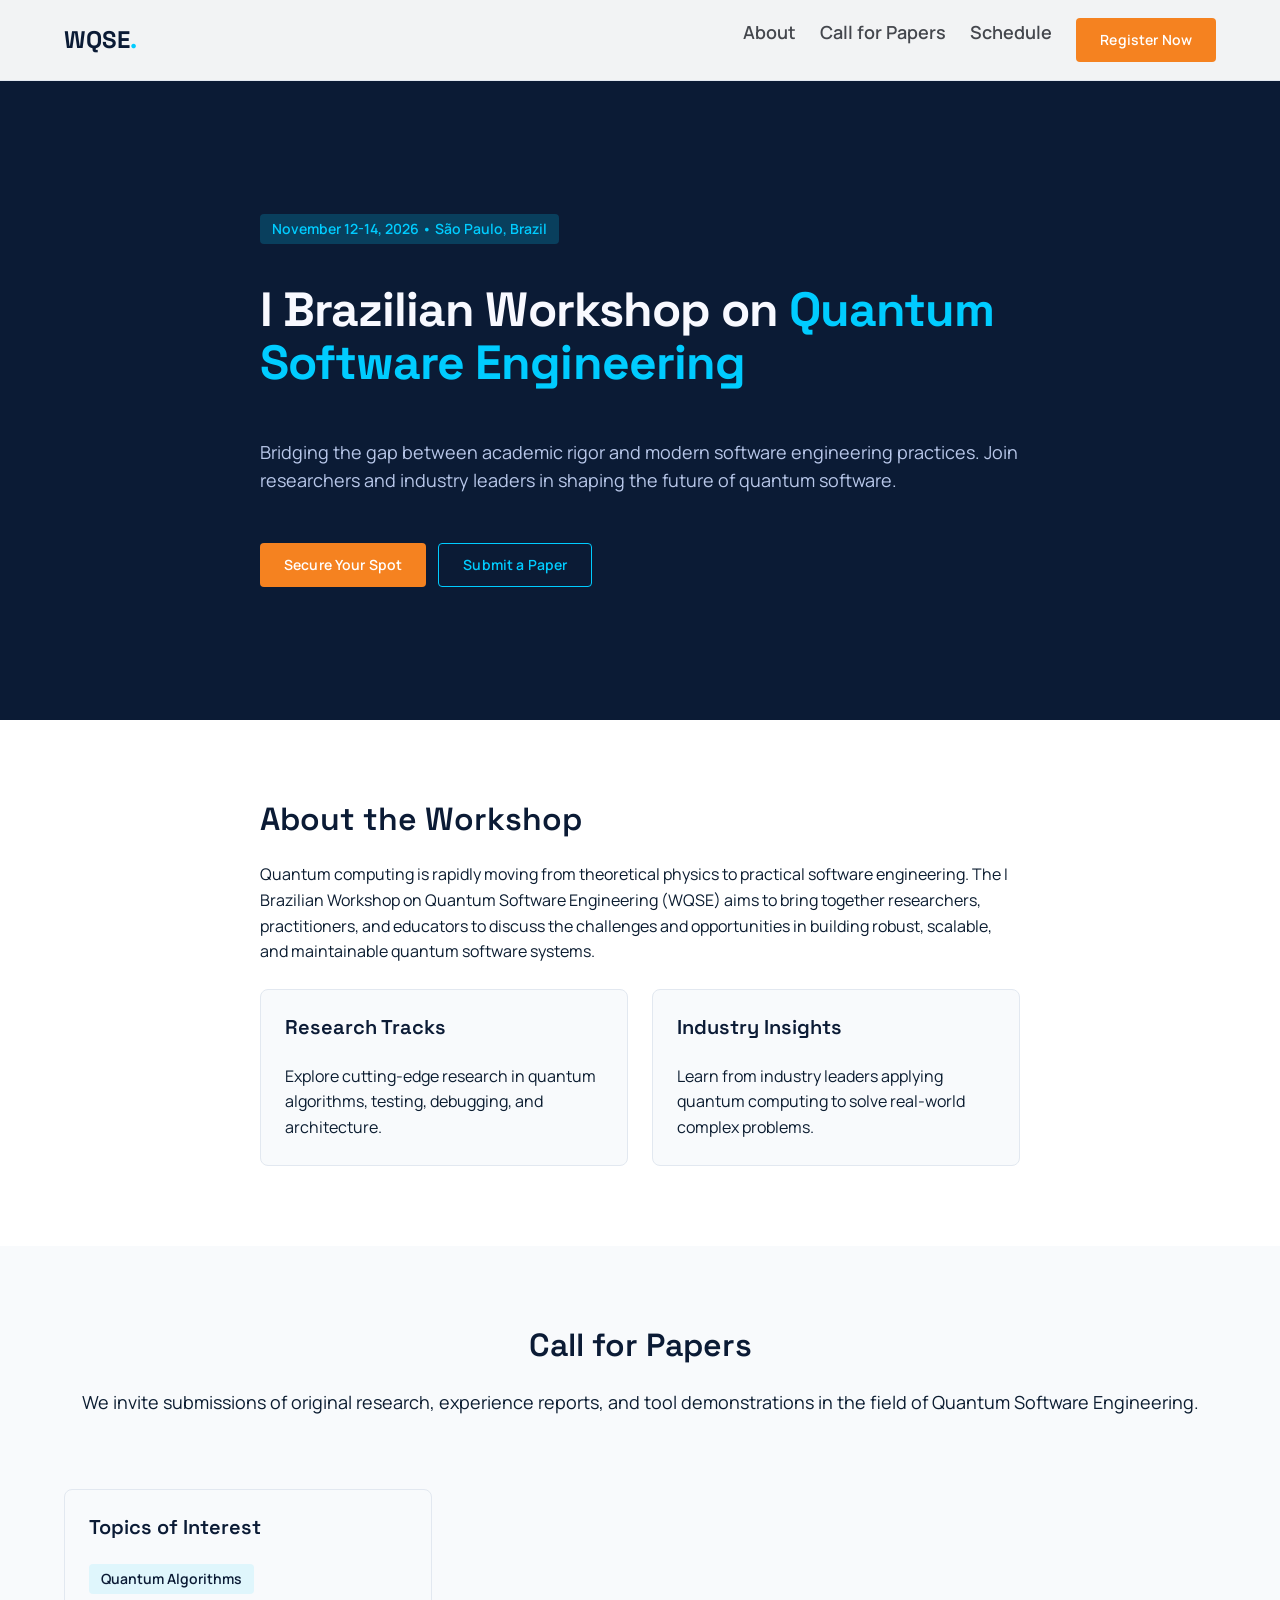
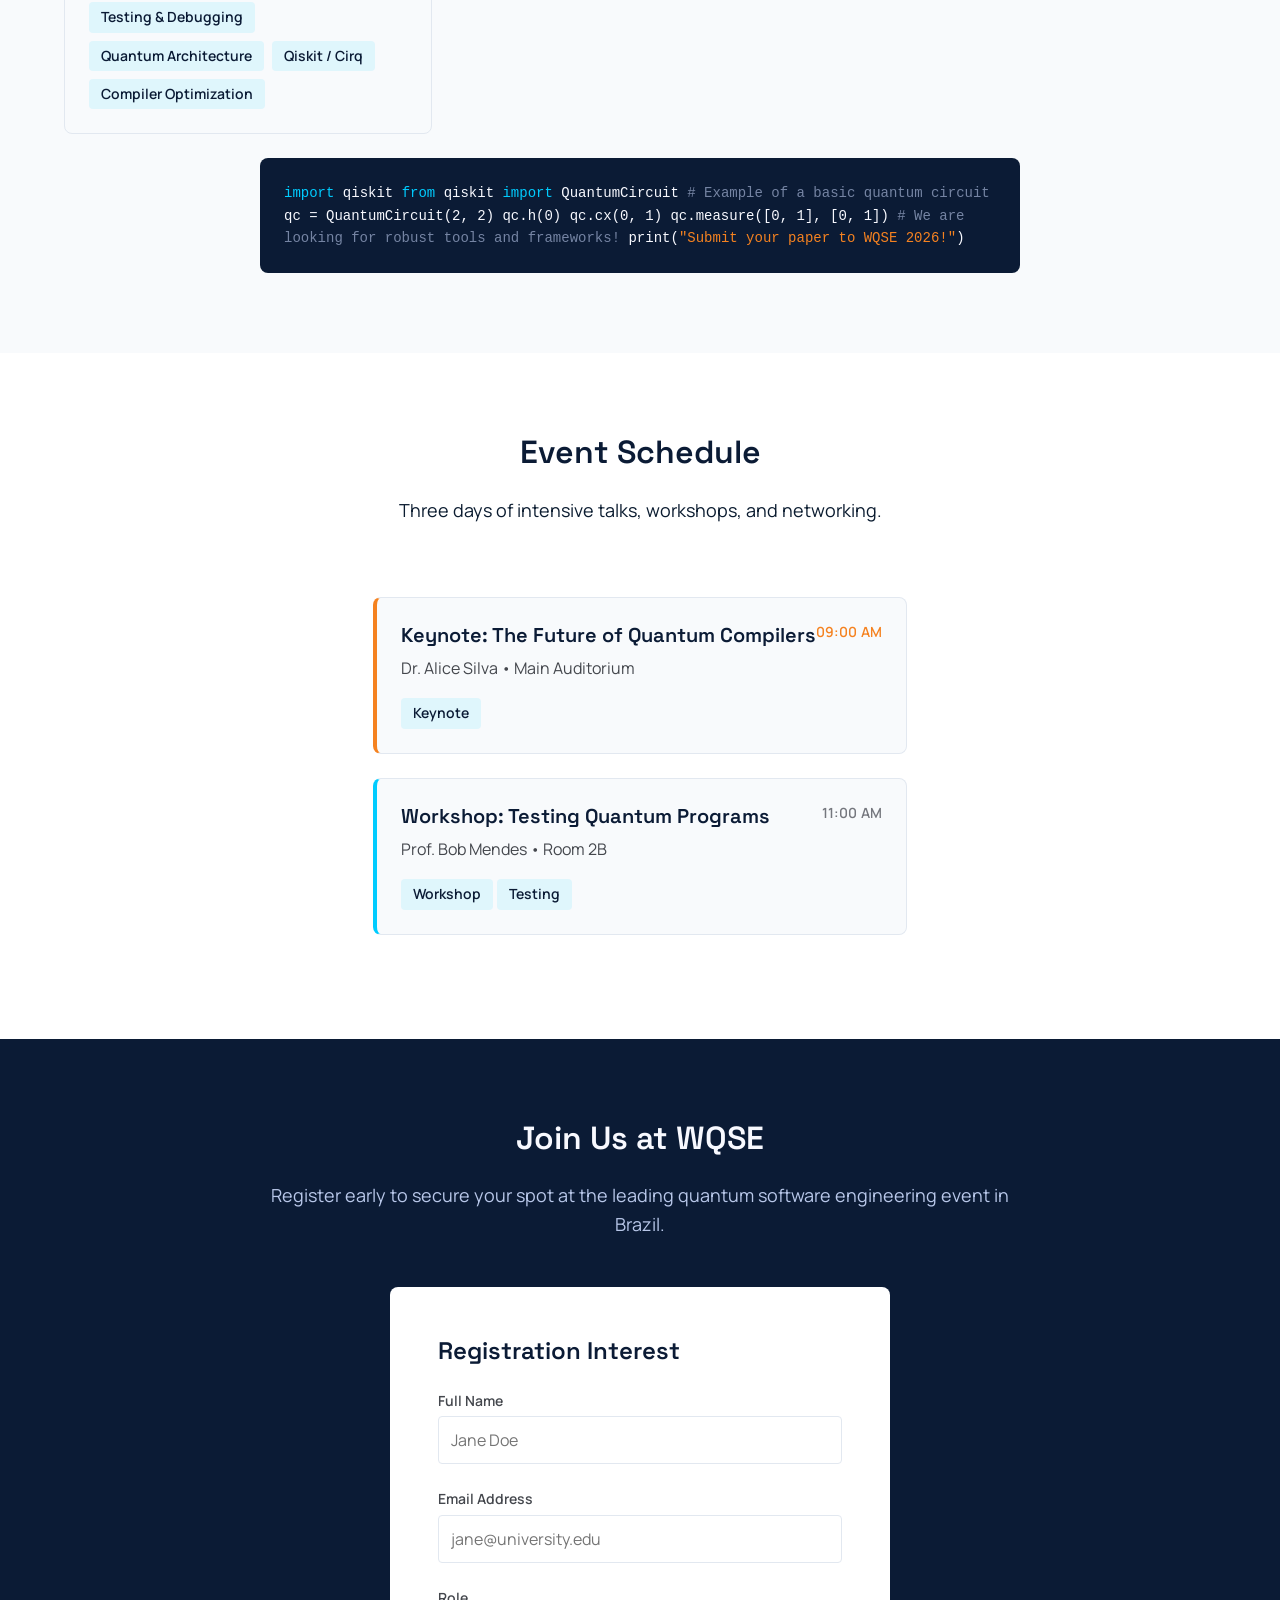
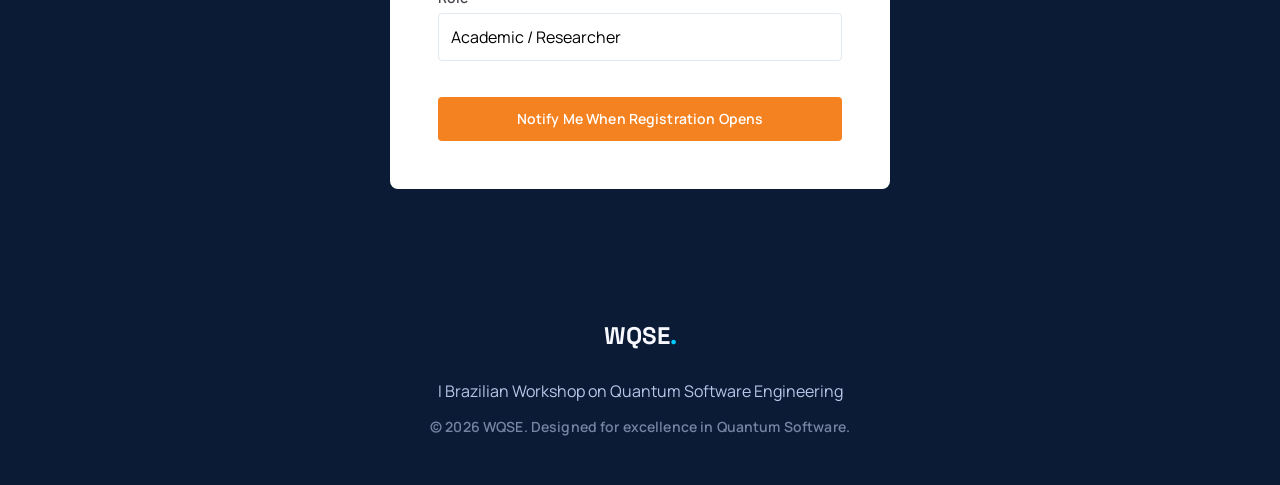
==== index.html @ 6c4695fb "Initial commit of QSE website" ====
<!DOCTYPE html>
<html lang="en">
<head>
    <meta charset="UTF-8">
    <meta name="viewport" content="width=device-width, initial-scale=1.0">
    <title>WQSE - I Brazilian Workshop on Quantum Software Engineering</title>
    <meta name="description" content="Join the I Brazilian Workshop on Quantum Software Engineering (WQSE). Bridging the gap between academic research and modern software engineering practices in quantum computing.">
    <link rel="stylesheet" href="style.css">
</head>
<body>

    <!-- Header Navigation -->
    <header class="header">
        <div class="container nav-container">
            <a href="#" class="logo">WQSE<span class="text-cyan">.</span></a>
            <nav>
                <ul class="nav-links">
                    <li><a href="#about" class="nav-link">About</a></li>
                    <li><a href="#call-for-papers" class="nav-link">Call for Papers</a></li>
                    <li><a href="#schedule" class="nav-link">Schedule</a></li>
                    <li><a href="#registration" class="btn btn-secondary">Register Now</a></li>
                </ul>
            </nav>
        </div>
    </header>

    <!-- Hero Section -->
    <main>
        <section class="hero section-dark">
            <div class="container grid">
                <div class="col-8 hero-content">
                    <div>
                        <span class="chip" style="background-color: rgba(0, 204, 255, 0.2); color: var(--color-tertiary); margin-bottom: 16px;">November 12-14, 2026 • São Paulo, Brazil</span>
                    </div>
                    <h1 class="display">I Brazilian Workshop on <span class="text-cyan">Quantum Software Engineering</span></h1>
                    <p class="body-lg" style="color: var(--color-inverse-primary);">
                        Bridging the gap between academic rigor and modern software engineering practices. Join researchers and industry leaders in shaping the future of quantum software.
                    </p>
                    <div class="hero-actions">
                        <a href="#registration" class="btn btn-secondary">Secure Your Spot</a>
                        <a href="#call-for-papers" class="btn" style="background-color: transparent; border: 1px solid var(--color-tertiary); color: var(--color-tertiary);">Submit a Paper</a>
                    </div>
                </div>
            </div>
        </section>

        <!-- About Section -->
        <section id="about" class="section">
            <div class="container grid">
                <div class="col-8">
                    <h2 class="headline-lg">About the Workshop</h2>
                    <p class="body-md" style="margin-bottom: var(--spacing-md);">
                        Quantum computing is rapidly moving from theoretical physics to practical software engineering. The I Brazilian Workshop on Quantum Software Engineering (WQSE) aims to bring together researchers, practitioners, and educators to discuss the challenges and opportunities in building robust, scalable, and maintainable quantum software systems.
                    </p>
                    
                    <div class="grid" style="gap: var(--spacing-md);">
                        <div class="col-6 card">
                            <h3 class="headline-md" style="font-size: 20px;">Research Tracks</h3>
                            <p class="body-md">Explore cutting-edge research in quantum algorithms, testing, debugging, and architecture.</p>
                        </div>
                        <div class="col-6 card">
                            <h3 class="headline-md" style="font-size: 20px;">Industry Insights</h3>
                            <p class="body-md">Learn from industry leaders applying quantum computing to solve real-world complex problems.</p>
                        </div>
                    </div>
                </div>
            </div>
        </section>

        <!-- Call for Papers Section -->
        <section id="call-for-papers" class="section" style="background-color: var(--bg-level-1);">
            <div class="container grid">
                <div class="col-12 text-center" style="margin-bottom: var(--spacing-lg);">
                    <h2 class="headline-lg">Call for Papers</h2>
                    <p class="body-lg col-8" style="margin: 0 auto;">We invite submissions of original research, experience reports, and tool demonstrations in the field of Quantum Software Engineering.</p>
                </div>

                <div class="col-4 card">
                    <h3 class="headline-md" style="font-size: 20px;">Topics of Interest</h3>
                    <div style="display: flex; flex-wrap: wrap; gap: 8px; margin-top: 16px;">
                        <span class="chip">Quantum Algorithms</span>
                        <span class="chip">Testing & Debugging</span>
                        <span class="chip">Quantum Architecture</span>
                        <span class="chip">Qiskit / Cirq</span>
                        <span class="chip">Compiler Optimization</span>
                    </div>
                </div>
                
                <div class="col-8">
                    <div class="code-block">
<span class="code-keyword">import</span> qiskit
<span class="code-keyword">from</span> qiskit <span class="code-keyword">import</span> QuantumCircuit

<span style="color: #7584a3;"># Example of a basic quantum circuit</span>
qc = QuantumCircuit(2, 2)
qc.h(0)
qc.cx(0, 1)
qc.measure([0, 1], [0, 1])

<span style="color: #7584a3;"># We are looking for robust tools and frameworks!</span>
print(<span class="code-string">"Submit your paper to WQSE 2026!"</span>)
                    </div>
                </div>
            </div>
        </section>

        <!-- Schedule Section -->
        <section id="schedule" class="section">
            <div class="container grid">
                <div class="col-12 text-center" style="margin-bottom: var(--spacing-lg);">
                    <h2 class="headline-lg">Event Schedule</h2>
                    <p class="body-lg">Three days of intensive talks, workshops, and networking.</p>
                </div>

                <div class="col-8" style="margin: 0 auto;">
                    <!-- Schedule Item 1 -->
                    <div class="card" style="margin-bottom: var(--spacing-md); border-left: 4px solid var(--color-secondary);">
                        <div style="display: flex; justify-content: space-between; align-items: flex-start; margin-bottom: 8px;">
                            <h3 class="headline-md" style="font-size: 20px; margin: 0;">Keynote: The Future of Quantum Compilers</h3>
                            <span class="label-md" style="color: var(--color-secondary);">09:00 AM</span>
                        </div>
                        <p class="body-md" style="color: var(--color-on-surface-variant); margin-bottom: 16px;">Dr. Alice Silva • Main Auditorium</p>
                        <span class="chip">Keynote</span>
                    </div>

                    <!-- Schedule Item 2 -->
                    <div class="card" style="margin-bottom: var(--spacing-md); border-left: 4px solid var(--color-tertiary);">
                        <div style="display: flex; justify-content: space-between; align-items: flex-start; margin-bottom: 8px;">
                            <h3 class="headline-md" style="font-size: 20px; margin: 0;">Workshop: Testing Quantum Programs</h3>
                            <span class="label-md" style="color: var(--color-outline);">11:00 AM</span>
                        </div>
                        <p class="body-md" style="color: var(--color-on-surface-variant); margin-bottom: 16px;">Prof. Bob Mendes • Room 2B</p>
                        <span class="chip">Workshop</span>
                        <span class="chip">Testing</span>
                    </div>
                </div>
            </div>
        </section>

        <!-- Registration -->
        <section id="registration" class="section section-dark text-center">
            <div class="container grid">
                <div class="col-8" style="margin: 0 auto;">
                    <h2 class="headline-lg">Join Us at WQSE</h2>
                    <p class="body-lg" style="color: var(--color-inverse-primary); margin-bottom: var(--spacing-lg);">Register early to secure your spot at the leading quantum software engineering event in Brazil.</p>
                    
                    <form style="background-color: var(--bg-level-0); padding: var(--spacing-lg); border-radius: var(--rounded-lg); text-align: left; max-width: 500px; margin: 0 auto;">
                        <h3 class="headline-md" style="color: var(--color-primary); margin-bottom: var(--spacing-md);">Registration Interest</h3>
                        
                        <div class="input-group">
                            <label class="input-label" for="name">Full Name</label>
                            <input type="text" id="name" class="input-field" placeholder="Jane Doe">
                        </div>
                        
                        <div class="input-group">
                            <label class="input-label" for="email">Email Address</label>
                            <input type="email" id="email" class="input-field" placeholder="jane@university.edu">
                        </div>

                        <div class="input-group">
                            <label class="input-label" for="role">Role</label>
                            <select id="role" class="input-field" style="appearance: none;">
                                <option>Academic / Researcher</option>
                                <option>Industry Professional</option>
                                <option>Student</option>
                            </select>
                        </div>
                        
                        <button type="submit" class="btn btn-secondary" style="width: 100%; margin-top: var(--spacing-sm);">Notify Me When Registration Opens</button>
                    </form>
                </div>
            </div>
        </section>

    </main>

    <footer class="footer">
        <div class="container">
            <h2 class="logo" style="color: var(--color-surface-bright);">WQSE<span class="text-cyan">.</span></h2>
            <p class="body-md" style="color: var(--color-inverse-primary); margin: var(--spacing-sm) 0;">I Brazilian Workshop on Quantum Software Engineering</p>
            <p class="label-md" style="color: var(--color-on-primary-container);">© 2026 WQSE. Designed for excellence in Quantum Software.</p>
        </div>
    </footer>

    <script src="script.js"></script>
</body>
</html>
---- style.css ----
@import url('https://fonts.googleapis.com/css2?family=Manrope:wght@400;600&family=Space+Grotesk:wght@600;700&display=swap');

:root {
  /* Colors */
  --color-surface: #f8f9ff;
  --color-surface-dim: #cbdbf5;
  --color-surface-bright: #f8f9ff;
  --color-surface-container-lowest: #ffffff;
  --color-surface-container-low: #eff4ff;
  --color-surface-container: #e5eeff;
  --color-surface-container-high: #dce9ff;
  --color-surface-container-highest: #d3e4fe;
  
  --color-on-surface: #0b1c30;
  --color-on-surface-variant: #44474d;
  --color-inverse-surface: #213145;
  --color-inverse-on-surface: #eaf1ff;
  
  --color-outline: #75777e;
  --color-outline-variant: #c5c6ce;
  --color-surface-tint: #505e7c;
  
  --color-primary-base: #0B1B35;
  --color-secondary-base: #F58220;
  --color-tertiary-base: #00CCFF;

  --color-primary: #0b1b35; /* Midnight Navy */
  --color-on-primary: #ffffff;
  --color-primary-container: #0b1b35;
  --color-on-primary-container: #7584a3;
  --color-inverse-primary: #b8c7e9;
  
  --color-secondary: #f58220; /* Energetic Orange */
  --color-on-secondary: #ffffff;
  --color-secondary-container: #ff8928;
  --color-on-secondary-container: #642f00;
  
  --color-tertiary: #00ccff; /* Tech Cyan */
  --color-on-tertiary: #ffffff;
  --color-tertiary-container: #001f29;
  --color-on-tertiary-container: #008fb4;
  
  --color-error: #ba1a1a;
  --color-on-error: #ffffff;
  --color-error-container: #ffdad6;
  --color-on-error-container: #93000a;
  
  --color-background: #ffffff;
  --color-on-background: #0b1c30;
  
  /* Levels & Elevation */
  --bg-level-0: #ffffff;
  --bg-level-1: #f8fafc;
  --border-level-1: #e2e8f0;
  --shadow-level-2: 0 10px 25px -5px rgba(11, 27, 53, 0.1);

  /* Typography */
  --font-display: 'Space Grotesk', sans-serif;
  --font-body: 'Manrope', sans-serif;
  --font-code: monospace;

  /* Rounded */
  --rounded-sm: 0.125rem;
  --rounded-default: 0.25rem; /* 4px */
  --rounded-md: 0.375rem;
  --rounded-lg: 0.5rem; /* 8px */
  --rounded-xl: 0.75rem;
  --rounded-full: 9999px;

  /* Spacing */
  --spacing-base: 8px;
  --spacing-xs: 4px;
  --spacing-sm: 12px;
  --spacing-md: 24px;
  --spacing-lg: 48px;
  --spacing-xl: 80px;
  --container-max: 1200px;
  --gutter: 24px;
}

/* Reset & Base Styles */
* {
  box-sizing: border-box;
  margin: 0;
  padding: 0;
}

body {
  font-family: var(--font-body);
  color: var(--color-on-surface);
  background-color: var(--color-background);
  line-height: 1.6;
  font-size: 18px; /* body-lg */
  -webkit-font-smoothing: antialiased;
}

/* Typography Utility Classes */
h1, h2, h3, h4, h5, h6 {
  font-family: var(--font-display);
  color: var(--color-primary);
  margin-bottom: var(--spacing-md);
}

.display {
  font-size: 48px;
  font-weight: 700;
  line-height: 1.1;
  letter-spacing: -0.02em;
}

.headline-lg {
  font-size: 32px;
  font-weight: 600;
  line-height: 1.2;
}

.headline-md {
  font-size: 24px;
  font-weight: 600;
  line-height: 1.3;
}

.body-lg {
  font-size: 18px;
  font-weight: 400;
  line-height: 1.6;
}

.body-md {
  font-size: 16px;
  font-weight: 400;
  line-height: 1.6;
}

.label-md {
  font-size: 14px;
  font-weight: 600;
  line-height: 1.4;
  letter-spacing: 0.01em;
}

.text-cyan {
    color: var(--color-tertiary);
}

/* Layout */
.container {
  width: 100%;
  max-width: var(--container-max);
  margin: 0 auto;
  padding: 0 var(--spacing-md);
}

.grid {
  display: grid;
  grid-template-columns: repeat(12, 1fr);
  gap: var(--gutter);
}

.col-12 { grid-column: span 12; }
.col-8 { grid-column: 3 / span 8; }
.col-6 { grid-column: span 6; }
.col-4 { grid-column: span 4; }

@media (max-width: 768px) {
  .col-8, .col-6, .col-4 {
    grid-column: span 12;
  }
}

.section {
  padding: var(--spacing-xl) 0;
}

.section-dark {
  background-color: var(--color-primary-base);
  color: var(--color-surface-bright);
}
.section-dark h1, .section-dark h2, .section-dark h3 {
    color: var(--color-surface-bright);
}

.text-center {
  text-align: center;
}

/* Components */

/* Buttons */
.btn {
  display: inline-flex;
  align-items: center;
  justify-content: center;
  height: 44px;
  padding: 0 var(--spacing-md);
  border-radius: var(--rounded-default);
  font-family: var(--font-body);
  font-size: 14px;
  font-weight: 600;
  letter-spacing: 0.01em;
  text-decoration: none;
  cursor: pointer;
  transition: all 0.2s ease;
  border: none;
}

.btn-primary {
  background-color: var(--color-primary);
  color: var(--color-on-primary);
}

.btn-primary:hover {
  background-color: var(--color-primary-container);
  box-shadow: var(--shadow-level-2);
}

.btn-secondary {
  background-color: var(--color-secondary);
  color: var(--color-on-secondary);
}

.btn-secondary:hover {
  background-color: var(--color-secondary-container);
  box-shadow: var(--shadow-level-2);
}

/* Cards */
.card {
  background-color: var(--bg-level-1);
  border: 1px solid var(--border-level-1);
  border-radius: var(--rounded-lg);
  padding: var(--spacing-md);
  transition: transform 0.2s ease, box-shadow 0.2s ease;
}

.card:hover {
  transform: translateY(-4px);
  box-shadow: var(--shadow-level-2);
}

/* Chips & Tags */
.chip {
  display: inline-flex;
  align-items: center;
  padding: var(--spacing-xs) var(--spacing-sm);
  background-color: rgba(0, 204, 255, 0.1); /* Light tint of cyan */
  color: var(--color-primary);
  border-radius: var(--rounded-default);
  font-size: 14px;
  font-weight: 600;
}

/* Input Fields */
.input-group {
  display: flex;
  flex-direction: column;
  margin-bottom: var(--spacing-md);
}

.input-label {
  font-size: 14px;
  font-weight: 600;
  margin-bottom: var(--spacing-xs);
  color: var(--color-on-surface-variant);
}

.input-field {
  background-color: var(--color-surface-container-lowest);
  border: 1px solid var(--border-level-1);
  border-radius: var(--rounded-default);
  padding: var(--spacing-sm);
  font-family: var(--font-body);
  font-size: 16px;
  outline: none;
  transition: all 0.2s ease;
}

.input-field:focus {
  border-color: var(--color-primary);
  box-shadow: 0 0 0 2px rgba(0, 204, 255, 0.5); /* cyan glow */
}

/* Code Snippets */
.code-block {
  background-color: var(--color-primary);
  color: var(--color-surface-bright);
  font-family: var(--font-code);
  font-size: 14px;
  padding: var(--spacing-md);
  border-radius: var(--rounded-lg);
  overflow-x: auto;
}

.code-keyword { color: var(--color-tertiary); }
.code-string { color: var(--color-secondary); }

/* Header & Navigation */
.header {
  position: fixed;
  top: 0;
  left: 0;
  width: 100%;
  background-color: rgba(255, 255, 255, 0.95);
  backdrop-filter: blur(8px);
  z-index: 1000;
  border-bottom: 1px solid var(--border-level-1);
}

.nav-container {
  display: flex;
  justify-content: space-between;
  align-items: center;
  height: 80px;
}

.logo {
  font-family: var(--font-display);
  font-weight: 700;
  font-size: 24px;
  color: var(--color-primary);
  text-decoration: none;
}

.nav-links {
  display: flex;
  gap: var(--spacing-md);
  list-style: none;
}

.nav-link {
  color: var(--color-on-surface-variant);
  text-decoration: none;
  font-weight: 600;
  transition: color 0.2s;
}

.nav-link:hover, .nav-link.active {
  color: var(--color-tertiary);
}

/* Hero Section */
.hero {
  padding-top: calc(80px + var(--spacing-xl));
  padding-bottom: var(--spacing-xl);
  min-height: 80vh;
  display: flex;
  align-items: center;
}

.hero-content {
  display: flex;
  flex-direction: column;
  gap: var(--spacing-md);
}

.hero-actions {
  display: flex;
  gap: var(--spacing-sm);
  margin-top: var(--spacing-md);
}

/* Footer */
.footer {
  background-color: var(--color-primary);
  color: var(--color-surface-bright);
  padding: var(--spacing-lg) 0;
  text-align: center;
}

.footer a {
  color: var(--color-tertiary);
  text-decoration: none;
}
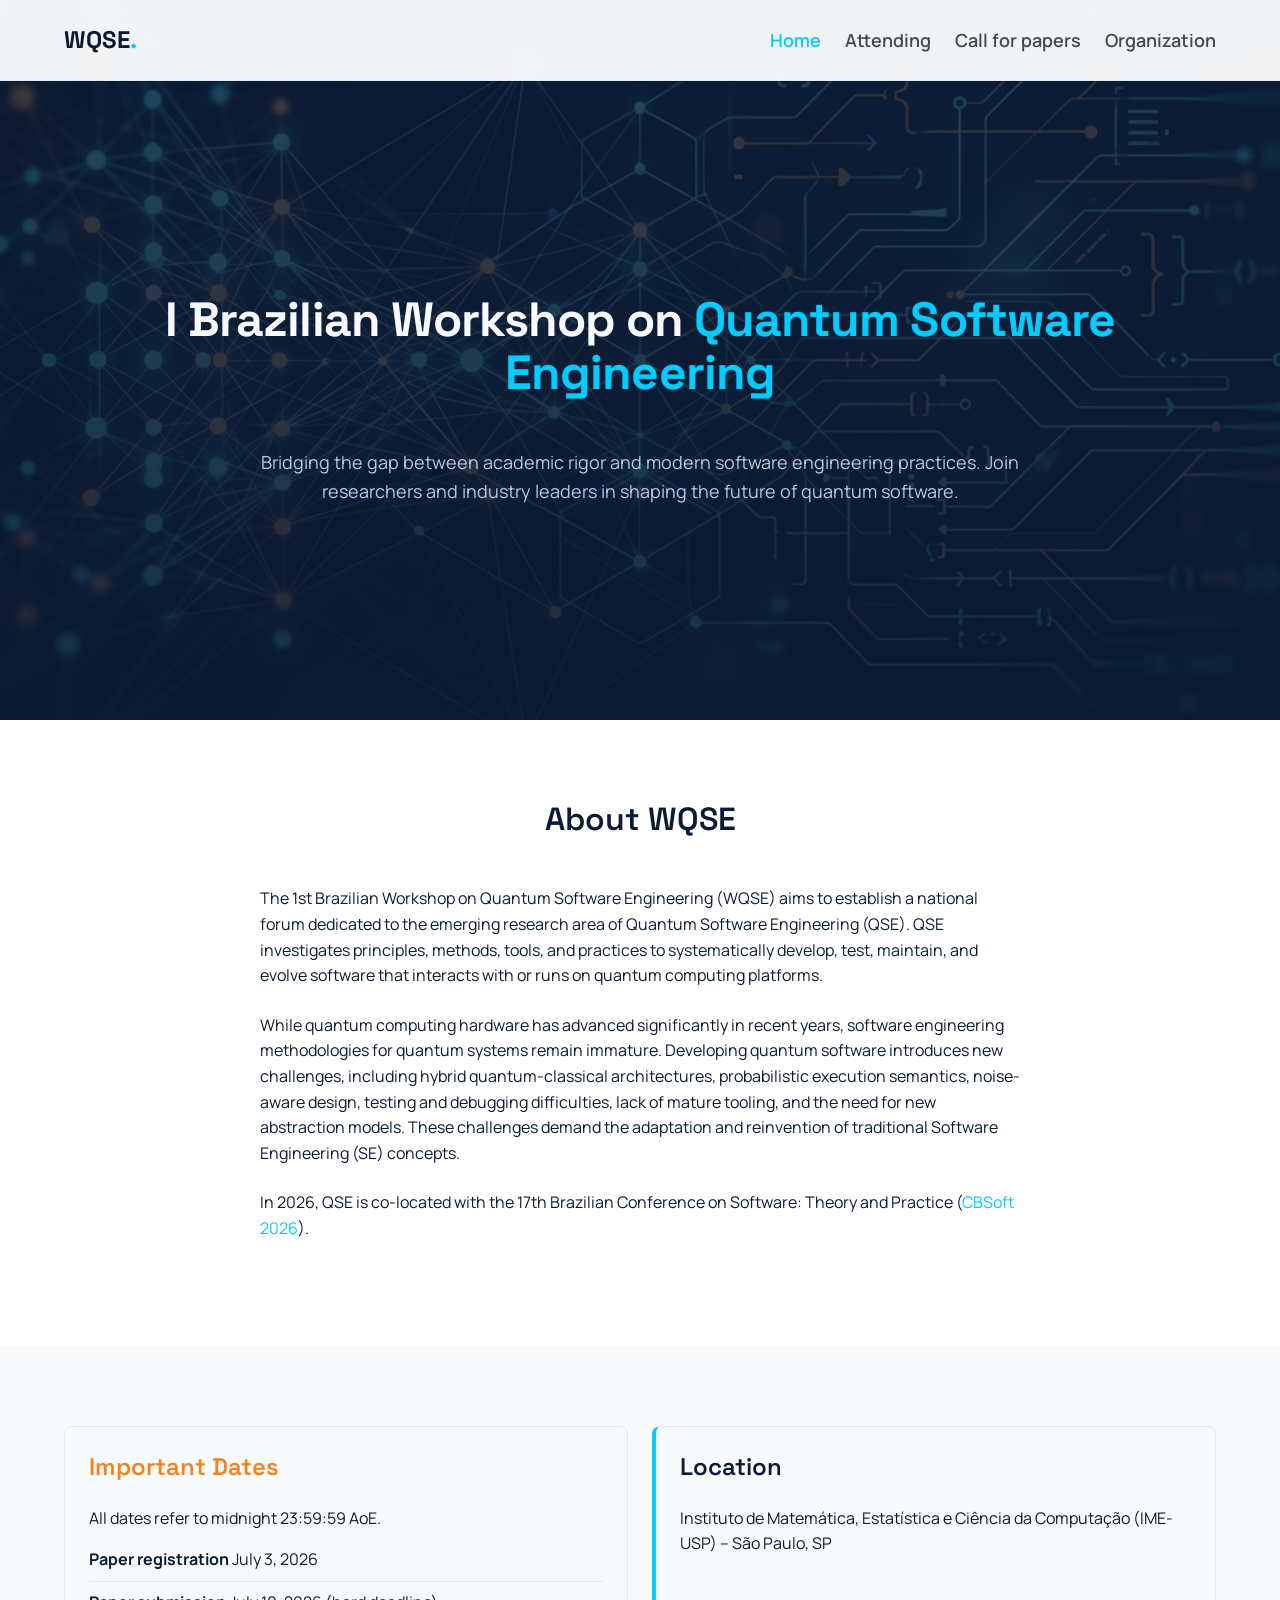
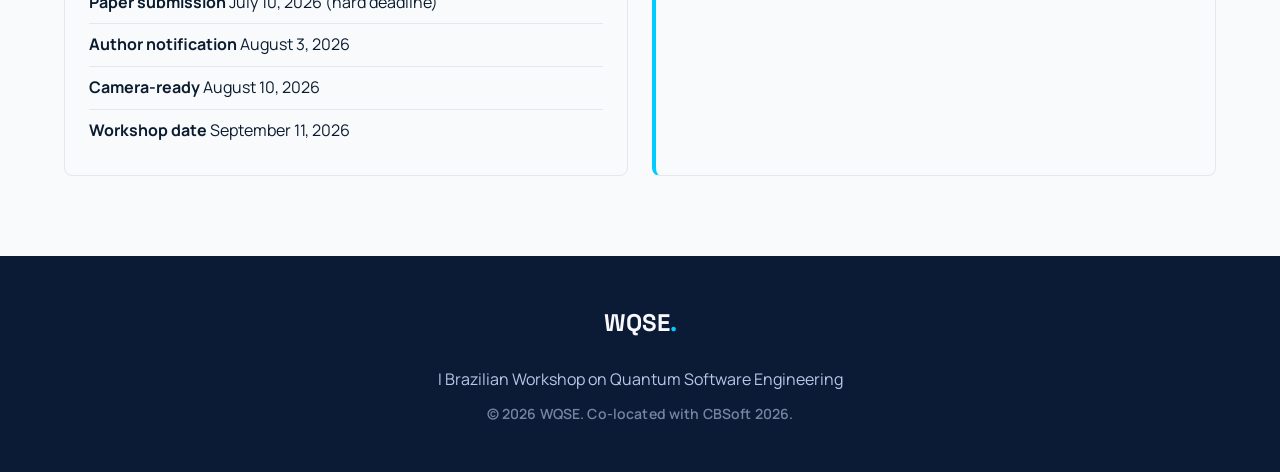
==== commit a1dca31f: "Second version WQSE - website" ====
--- a/index.html
+++ b/index.html
@@ -4,42 +4,41 @@
     <meta charset="UTF-8">
     <meta name="viewport" content="width=device-width, initial-scale=1.0">
     <title>WQSE - I Brazilian Workshop on Quantum Software Engineering</title>
-    <meta name="description" content="Join the I Brazilian Workshop on Quantum Software Engineering (WQSE). Bridging the gap between academic research and modern software engineering practices in quantum computing.">
+    <meta name="description" content="I Brazilian Workshop on Quantum Software Engineering (WQSE), co-located with CBSoft 2026.">
     <link rel="stylesheet" href="style.css">
+    <style>
+        .hero {
+            background-image: linear-gradient(rgba(11, 27, 53, 0.8), rgba(11, 27, 53, 0.9)), url('assets/hero-bg.png');
+            background-size: cover;
+            background-position: center;
+        }
+    </style>
 </head>
 <body>
-
     <!-- Header Navigation -->
     <header class="header">
         <div class="container nav-container">
-            <a href="#" class="logo">WQSE<span class="text-cyan">.</span></a>
+            <a href="index.html" class="logo">WQSE<span class="text-cyan">.</span></a>
             <nav>
                 <ul class="nav-links">
-                    <li><a href="#about" class="nav-link">About</a></li>
-                    <li><a href="#call-for-papers" class="nav-link">Call for Papers</a></li>
-                    <li><a href="#schedule" class="nav-link">Schedule</a></li>
-                    <li><a href="#registration" class="btn btn-secondary">Register Now</a></li>
+                    <li><a href="index.html" class="nav-link active">Home</a></li>
+                    <li><a href="attending.html" class="nav-link">Attending</a></li>
+                    <li><a href="cfp.html" class="nav-link">Call for papers</a></li>
+                    <li><a href="organization.html" class="nav-link">Organization</a></li>
                 </ul>
             </nav>
         </div>
     </header>
 
-    <!-- Hero Section -->
     <main>
+        <!-- Hero Section -->
         <section class="hero section-dark">
             <div class="container grid">
-                <div class="col-8 hero-content">
-                    <div>
-                        <span class="chip" style="background-color: rgba(0, 204, 255, 0.2); color: var(--color-tertiary); margin-bottom: 16px;">November 12-14, 2026 • São Paulo, Brazil</span>
-                    </div>
+                <div class="col-12 hero-content text-center">
                     <h1 class="display">I Brazilian Workshop on <span class="text-cyan">Quantum Software Engineering</span></h1>
-                    <p class="body-lg" style="color: var(--color-inverse-primary);">
+                    <h2 class="body-lg" style="color: var(--color-inverse-primary); max-width: 800px; margin: 0 auto; font-family: var(--font-body); font-weight: 400;">
                         Bridging the gap between academic rigor and modern software engineering practices. Join researchers and industry leaders in shaping the future of quantum software.
-                    </p>
-                    <div class="hero-actions">
-                        <a href="#registration" class="btn btn-secondary">Secure Your Spot</a>
-                        <a href="#call-for-papers" class="btn" style="background-color: transparent; border: 1px solid var(--color-tertiary); color: var(--color-tertiary);">Submit a Paper</a>
-                    </div>
+                    </h2>
                 </div>
             </div>
         </section>
@@ -47,141 +46,53 @@
         <!-- About Section -->
         <section id="about" class="section">
             <div class="container grid">
-                <div class="col-8">
-                    <h2 class="headline-lg">About the Workshop</h2>
+                <div class="col-8" style="margin: 0 auto;">
+                    <h2 class="headline-lg text-center" style="margin-bottom: var(--spacing-lg); color: var(--color-primary);">About WQSE</h2>
                     <p class="body-md" style="margin-bottom: var(--spacing-md);">
-                        Quantum computing is rapidly moving from theoretical physics to practical software engineering. The I Brazilian Workshop on Quantum Software Engineering (WQSE) aims to bring together researchers, practitioners, and educators to discuss the challenges and opportunities in building robust, scalable, and maintainable quantum software systems.
+                        The 1st Brazilian Workshop on Quantum Software Engineering (WQSE) aims to establish a national forum dedicated to the emerging research area of Quantum Software Engineering (QSE). QSE investigates principles, methods, tools, and practices to systematically develop, test, maintain, and evolve software that interacts with or runs on quantum computing platforms.
                     </p>
-                    
-                    <div class="grid" style="gap: var(--spacing-md);">
-                        <div class="col-6 card">
-                            <h3 class="headline-md" style="font-size: 20px;">Research Tracks</h3>
-                            <p class="body-md">Explore cutting-edge research in quantum algorithms, testing, debugging, and architecture.</p>
-                        </div>
-                        <div class="col-6 card">
-                            <h3 class="headline-md" style="font-size: 20px;">Industry Insights</h3>
-                            <p class="body-md">Learn from industry leaders applying quantum computing to solve real-world complex problems.</p>
-                        </div>
-                    </div>
+                    <p class="body-md" style="margin-bottom: var(--spacing-md);">
+                        While quantum computing hardware has advanced significantly in recent years, software engineering methodologies for quantum systems remain immature. Developing quantum software introduces new challenges, including hybrid quantum-classical architectures, probabilistic execution semantics, noise-aware design, testing and debugging difficulties, lack of mature tooling, and the need for new abstraction models. These challenges demand the adaptation and reinvention of traditional Software Engineering (SE) concepts.
+                    </p>
+                    <p class="body-md" style="margin-bottom: var(--spacing-md);">
+                        In 2026, QSE is co-located with the 17th Brazilian Conference on Software: Theory and Practice (<a href="https://cbsoft.sbc.org.br/2026/" target="_blank" style="color: var(--color-tertiary); text-decoration: none;">CBSoft 2026</a>).
+                    </p>
                 </div>
             </div>
         </section>
 
-        <!-- Call for Papers Section -->
-        <section id="call-for-papers" class="section" style="background-color: var(--bg-level-1);">
+        <!-- Important Dates & Location -->
+        <section class="section" style="background-color: var(--bg-level-1);">
             <div class="container grid">
-                <div class="col-12 text-center" style="margin-bottom: var(--spacing-lg);">
-                    <h2 class="headline-lg">Call for Papers</h2>
-                    <p class="body-lg col-8" style="margin: 0 auto;">We invite submissions of original research, experience reports, and tool demonstrations in the field of Quantum Software Engineering.</p>
-                </div>
-
-                <div class="col-4 card">
-                    <h3 class="headline-md" style="font-size: 20px;">Topics of Interest</h3>
-                    <div style="display: flex; flex-wrap: wrap; gap: 8px; margin-top: 16px;">
-                        <span class="chip">Quantum Algorithms</span>
-                        <span class="chip">Testing & Debugging</span>
-                        <span class="chip">Quantum Architecture</span>
-                        <span class="chip">Qiskit / Cirq</span>
-                        <span class="chip">Compiler Optimization</span>
-                    </div>
+                <div class="col-6 card">
+                    <h3 class="headline-md" style="font-size: 24px; color: var(--color-secondary);">Important Dates</h3>
+                    <p class="body-md" style="margin-top: 8px;">All dates refer to midnight 23:59:59 AoE.</p>
+                    <ul class="body-md" style="list-style: none; padding: 0; margin-top: 16px;">
+                        <li style="margin-bottom: 8px; border-bottom: 1px solid var(--border-level-1); padding-bottom: 8px;"><strong>Paper registration</strong> July 3, 2026</li>
+                        <li style="margin-bottom: 8px; border-bottom: 1px solid var(--border-level-1); padding-bottom: 8px;"><strong>Paper submission</strong> July 10, 2026 (hard deadline)</li>
+                        <li style="margin-bottom: 8px; border-bottom: 1px solid var(--border-level-1); padding-bottom: 8px;"><strong>Author notification</strong> August 3, 2026</li>
+                        <li style="margin-bottom: 8px; border-bottom: 1px solid var(--border-level-1); padding-bottom: 8px;"><strong>Camera-ready</strong> August 10, 2026</li>
+                        <li style="margin-bottom: 8px;"><strong>Workshop date</strong> September 11, 2026</li>
+                    </ul>
                 </div>
                 
-                <div class="col-8">
-                    <div class="code-block">
-<span class="code-keyword">import</span> qiskit
-<span class="code-keyword">from</span> qiskit <span class="code-keyword">import</span> QuantumCircuit
-
-<span style="color: #7584a3;"># Example of a basic quantum circuit</span>
-qc = QuantumCircuit(2, 2)
-qc.h(0)
-qc.cx(0, 1)
-qc.measure([0, 1], [0, 1])
-
-<span style="color: #7584a3;"># We are looking for robust tools and frameworks!</span>
-print(<span class="code-string">"Submit your paper to WQSE 2026!"</span>)
-                    </div>
+                <div class="col-6 card" style="border-left: 4px solid var(--color-tertiary);">
+                    <h3 class="headline-md" style="font-size: 24px;">Location</h3>
+                    <p class="body-md" style="margin-top: 16px;">
+                        Instituto de Matemática, Estatística e Ciência da Computação (IME-USP) – São Paulo, SP
+                    </p>
                 </div>
             </div>
         </section>
-
-        <!-- Schedule Section -->
-        <section id="schedule" class="section">
-            <div class="container grid">
-                <div class="col-12 text-center" style="margin-bottom: var(--spacing-lg);">
-                    <h2 class="headline-lg">Event Schedule</h2>
-                    <p class="body-lg">Three days of intensive talks, workshops, and networking.</p>
-                </div>
-
-                <div class="col-8" style="margin: 0 auto;">
-                    <!-- Schedule Item 1 -->
-                    <div class="card" style="margin-bottom: var(--spacing-md); border-left: 4px solid var(--color-secondary);">
-                        <div style="display: flex; justify-content: space-between; align-items: flex-start; margin-bottom: 8px;">
-                            <h3 class="headline-md" style="font-size: 20px; margin: 0;">Keynote: The Future of Quantum Compilers</h3>
-                            <span class="label-md" style="color: var(--color-secondary);">09:00 AM</span>
-                        </div>
-                        <p class="body-md" style="color: var(--color-on-surface-variant); margin-bottom: 16px;">Dr. Alice Silva • Main Auditorium</p>
-                        <span class="chip">Keynote</span>
-                    </div>
-
-                    <!-- Schedule Item 2 -->
-                    <div class="card" style="margin-bottom: var(--spacing-md); border-left: 4px solid var(--color-tertiary);">
-                        <div style="display: flex; justify-content: space-between; align-items: flex-start; margin-bottom: 8px;">
-                            <h3 class="headline-md" style="font-size: 20px; margin: 0;">Workshop: Testing Quantum Programs</h3>
-                            <span class="label-md" style="color: var(--color-outline);">11:00 AM</span>
-                        </div>
-                        <p class="body-md" style="color: var(--color-on-surface-variant); margin-bottom: 16px;">Prof. Bob Mendes • Room 2B</p>
-                        <span class="chip">Workshop</span>
-                        <span class="chip">Testing</span>
-                    </div>
-                </div>
-            </div>
-        </section>
-
-        <!-- Registration -->
-        <section id="registration" class="section section-dark text-center">
-            <div class="container grid">
-                <div class="col-8" style="margin: 0 auto;">
-                    <h2 class="headline-lg">Join Us at WQSE</h2>
-                    <p class="body-lg" style="color: var(--color-inverse-primary); margin-bottom: var(--spacing-lg);">Register early to secure your spot at the leading quantum software engineering event in Brazil.</p>
-                    
-                    <form style="background-color: var(--bg-level-0); padding: var(--spacing-lg); border-radius: var(--rounded-lg); text-align: left; max-width: 500px; margin: 0 auto;">
-                        <h3 class="headline-md" style="color: var(--color-primary); margin-bottom: var(--spacing-md);">Registration Interest</h3>
-                        
-                        <div class="input-group">
-                            <label class="input-label" for="name">Full Name</label>
-                            <input type="text" id="name" class="input-field" placeholder="Jane Doe">
-                        </div>
-                        
-                        <div class="input-group">
-                            <label class="input-label" for="email">Email Address</label>
-                            <input type="email" id="email" class="input-field" placeholder="jane@university.edu">
-                        </div>
-
-                        <div class="input-group">
-                            <label class="input-label" for="role">Role</label>
-                            <select id="role" class="input-field" style="appearance: none;">
-                                <option>Academic / Researcher</option>
-                                <option>Industry Professional</option>
-                                <option>Student</option>
-                            </select>
-                        </div>
-                        
-                        <button type="submit" class="btn btn-secondary" style="width: 100%; margin-top: var(--spacing-sm);">Notify Me When Registration Opens</button>
-                    </form>
-                </div>
-            </div>
-        </section>
-
     </main>
 
     <footer class="footer">
         <div class="container">
             <h2 class="logo" style="color: var(--color-surface-bright);">WQSE<span class="text-cyan">.</span></h2>
             <p class="body-md" style="color: var(--color-inverse-primary); margin: var(--spacing-sm) 0;">I Brazilian Workshop on Quantum Software Engineering</p>
-            <p class="label-md" style="color: var(--color-on-primary-container);">© 2026 WQSE. Designed for excellence in Quantum Software.</p>
+            <p class="label-md" style="color: var(--color-on-primary-container);">© 2026 WQSE. Co-located with CBSoft 2026.</p>
         </div>
     </footer>
-
     <script src="script.js"></script>
 </body>
-</html>
+</html>
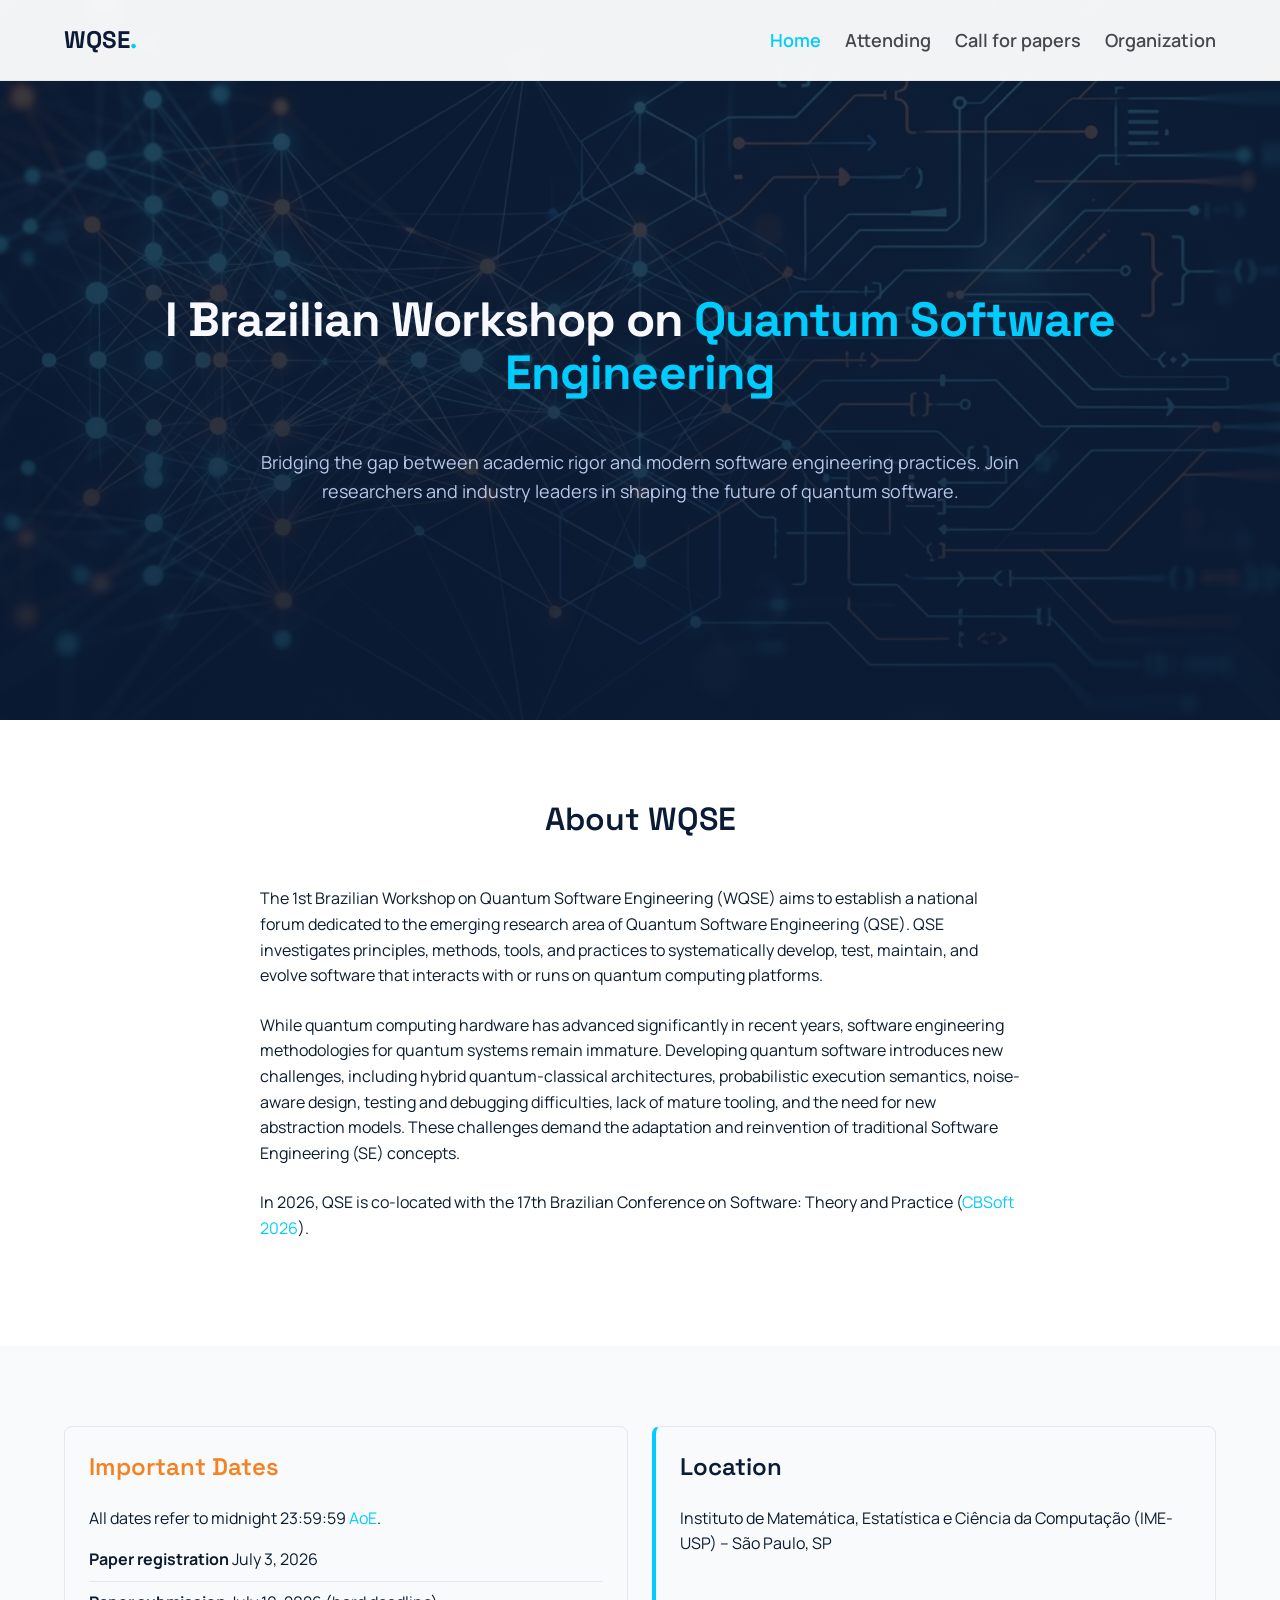
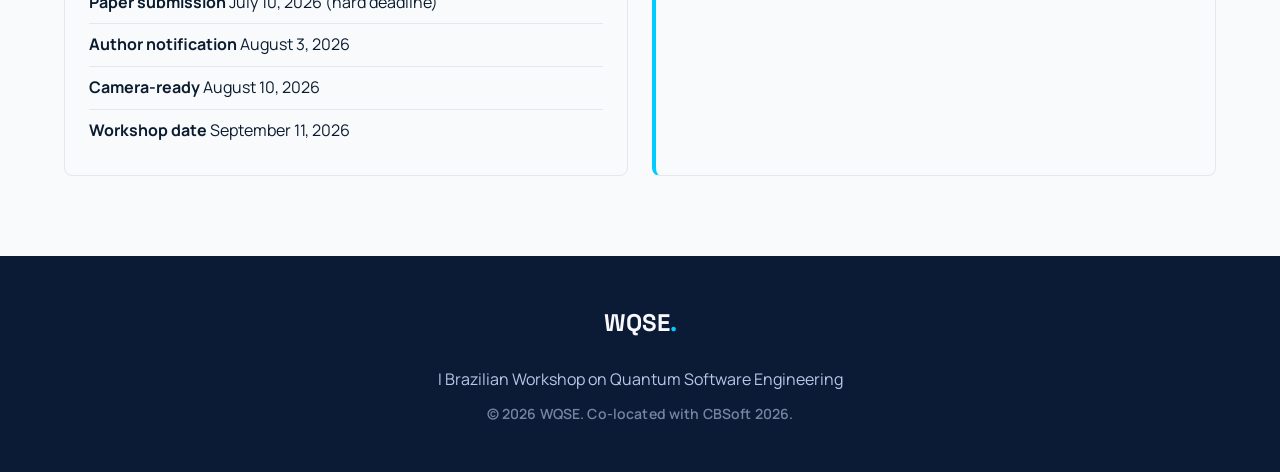
==== commit 7e1293fa: "docs: add links to selected sections" ====
--- a/index.html
+++ b/index.html
@@ -66,7 +66,7 @@
             <div class="container grid">
                 <div class="col-6 card">
                     <h3 class="headline-md" style="font-size: 24px; color: var(--color-secondary);">Important Dates</h3>
-                    <p class="body-md" style="margin-top: 8px;">All dates refer to midnight 23:59:59 AoE.</p>
+                    <p class="body-md" style="margin-top: 8px;">All dates refer to midnight 23:59:59 <a href="https://www.timeanddate.com/time/zones/aoe" target="_blank" style="color: var(--color-tertiary); text-decoration: none;">AoE</a>.</p>
                     <ul class="body-md" style="list-style: none; padding: 0; margin-top: 16px;">
                         <li style="margin-bottom: 8px; border-bottom: 1px solid var(--border-level-1); padding-bottom: 8px;"><strong>Paper registration</strong> July 3, 2026</li>
                         <li style="margin-bottom: 8px; border-bottom: 1px solid var(--border-level-1); padding-bottom: 8px;"><strong>Paper submission</strong> July 10, 2026 (hard deadline)</li>
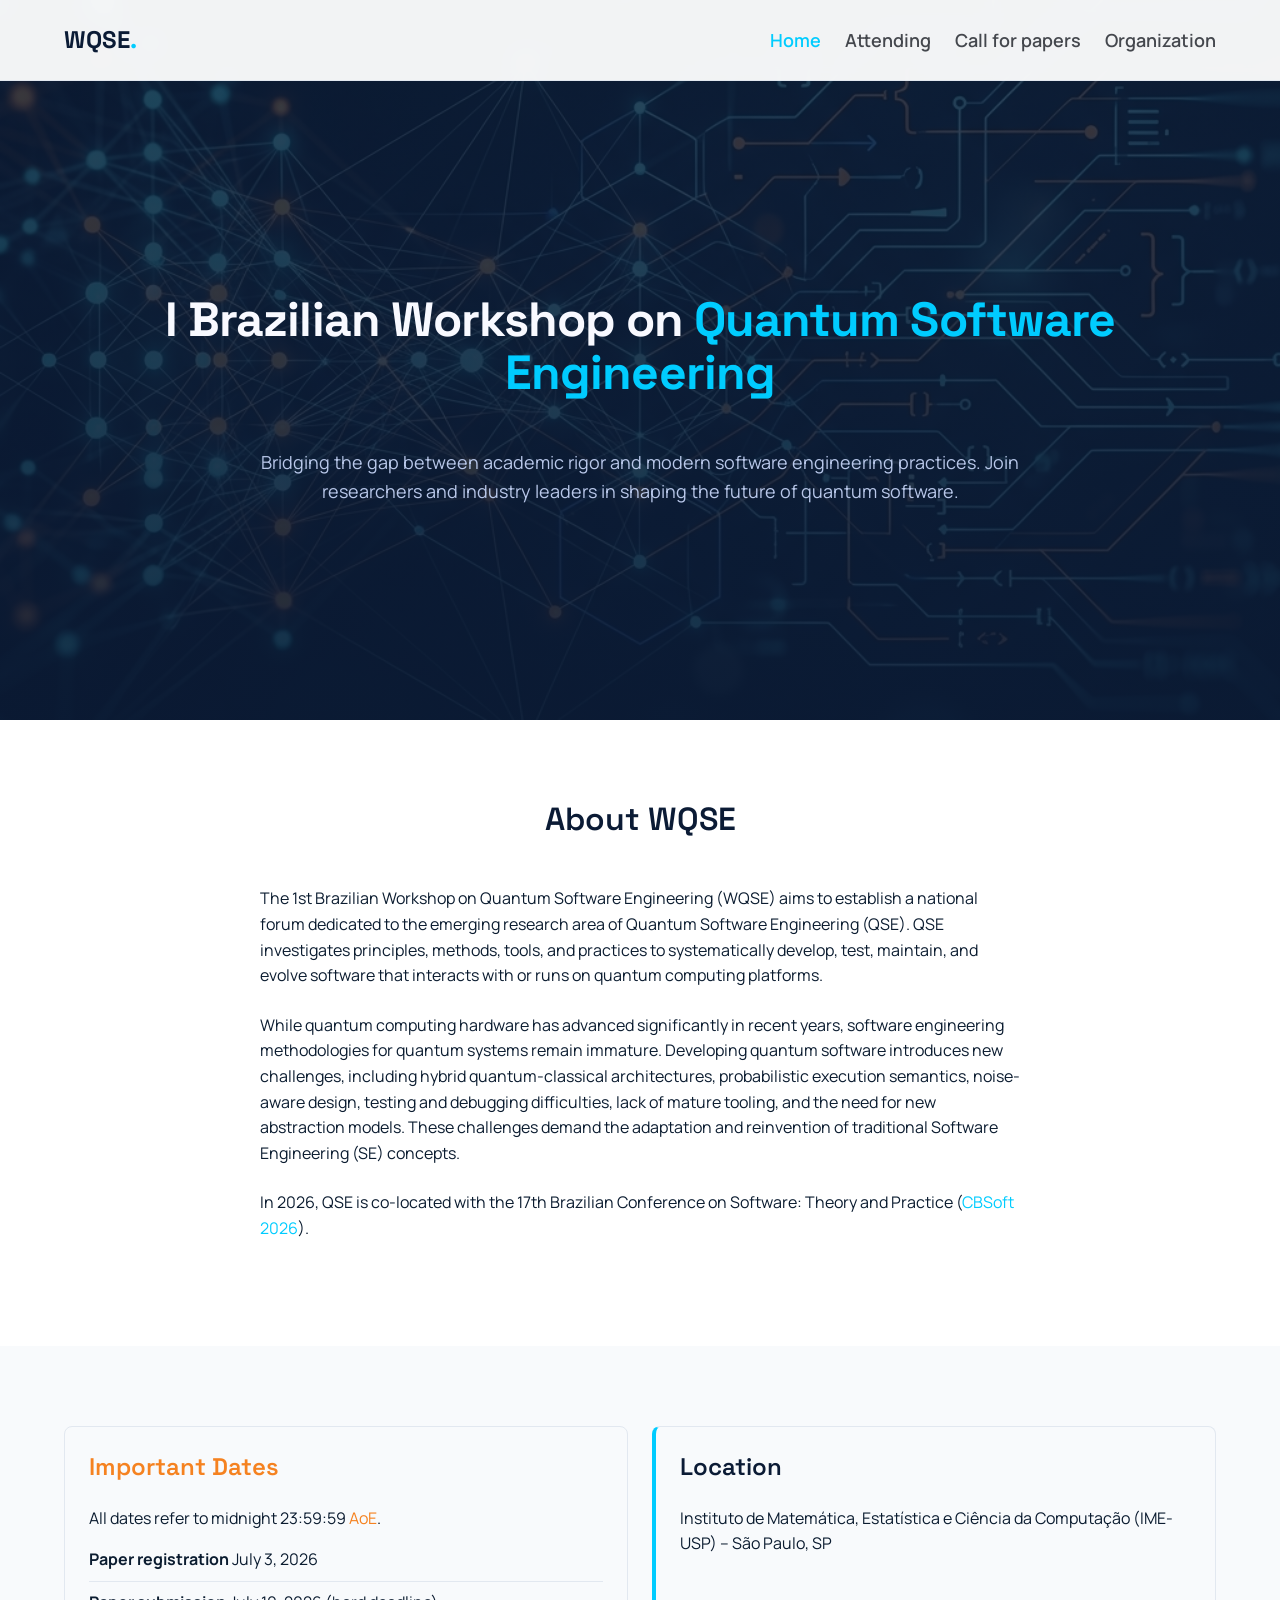
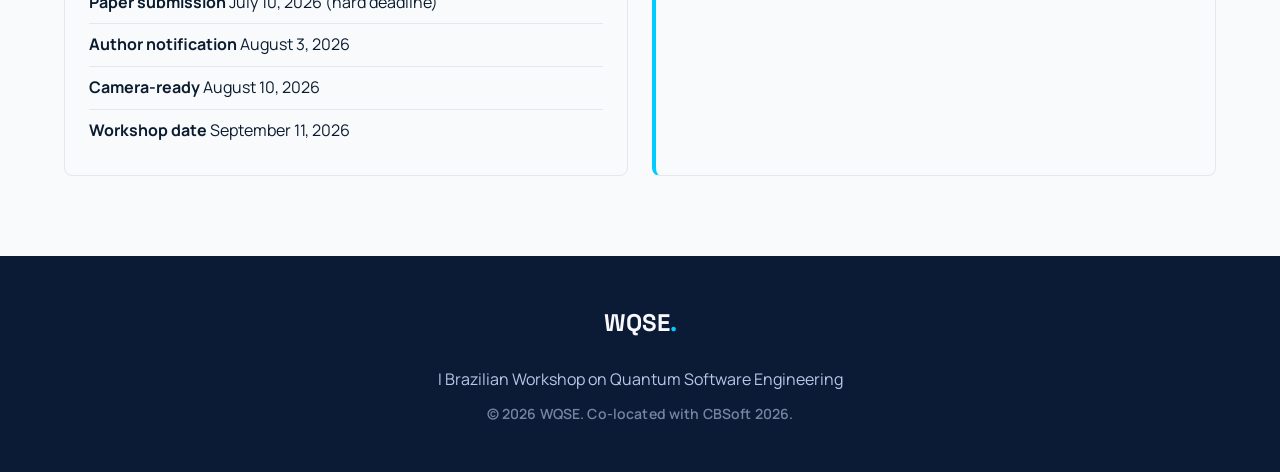
==== commit 80d6c08e: "docs: changing link color" ====
--- a/index.html
+++ b/index.html
@@ -66,7 +66,7 @@
             <div class="container grid">
                 <div class="col-6 card">
                     <h3 class="headline-md" style="font-size: 24px; color: var(--color-secondary);">Important Dates</h3>
-                    <p class="body-md" style="margin-top: 8px;">All dates refer to midnight 23:59:59 <a href="https://www.timeanddate.com/time/zones/aoe" target="_blank" style="color: var(--color-tertiary); text-decoration: none;">AoE</a>.</p>
+                    <p class="body-md" style="margin-top: 8px;">All dates refer to midnight 23:59:59 <a href="https://www.timeanddate.com/time/zones/aoe" target="_blank" style="color: var(--color-secondary); text-decoration: none;">AoE</a>.</p>
                     <ul class="body-md" style="list-style: none; padding: 0; margin-top: 16px;">
                         <li style="margin-bottom: 8px; border-bottom: 1px solid var(--border-level-1); padding-bottom: 8px;"><strong>Paper registration</strong> July 3, 2026</li>
                         <li style="margin-bottom: 8px; border-bottom: 1px solid var(--border-level-1); padding-bottom: 8px;"><strong>Paper submission</strong> July 10, 2026 (hard deadline)</li>
